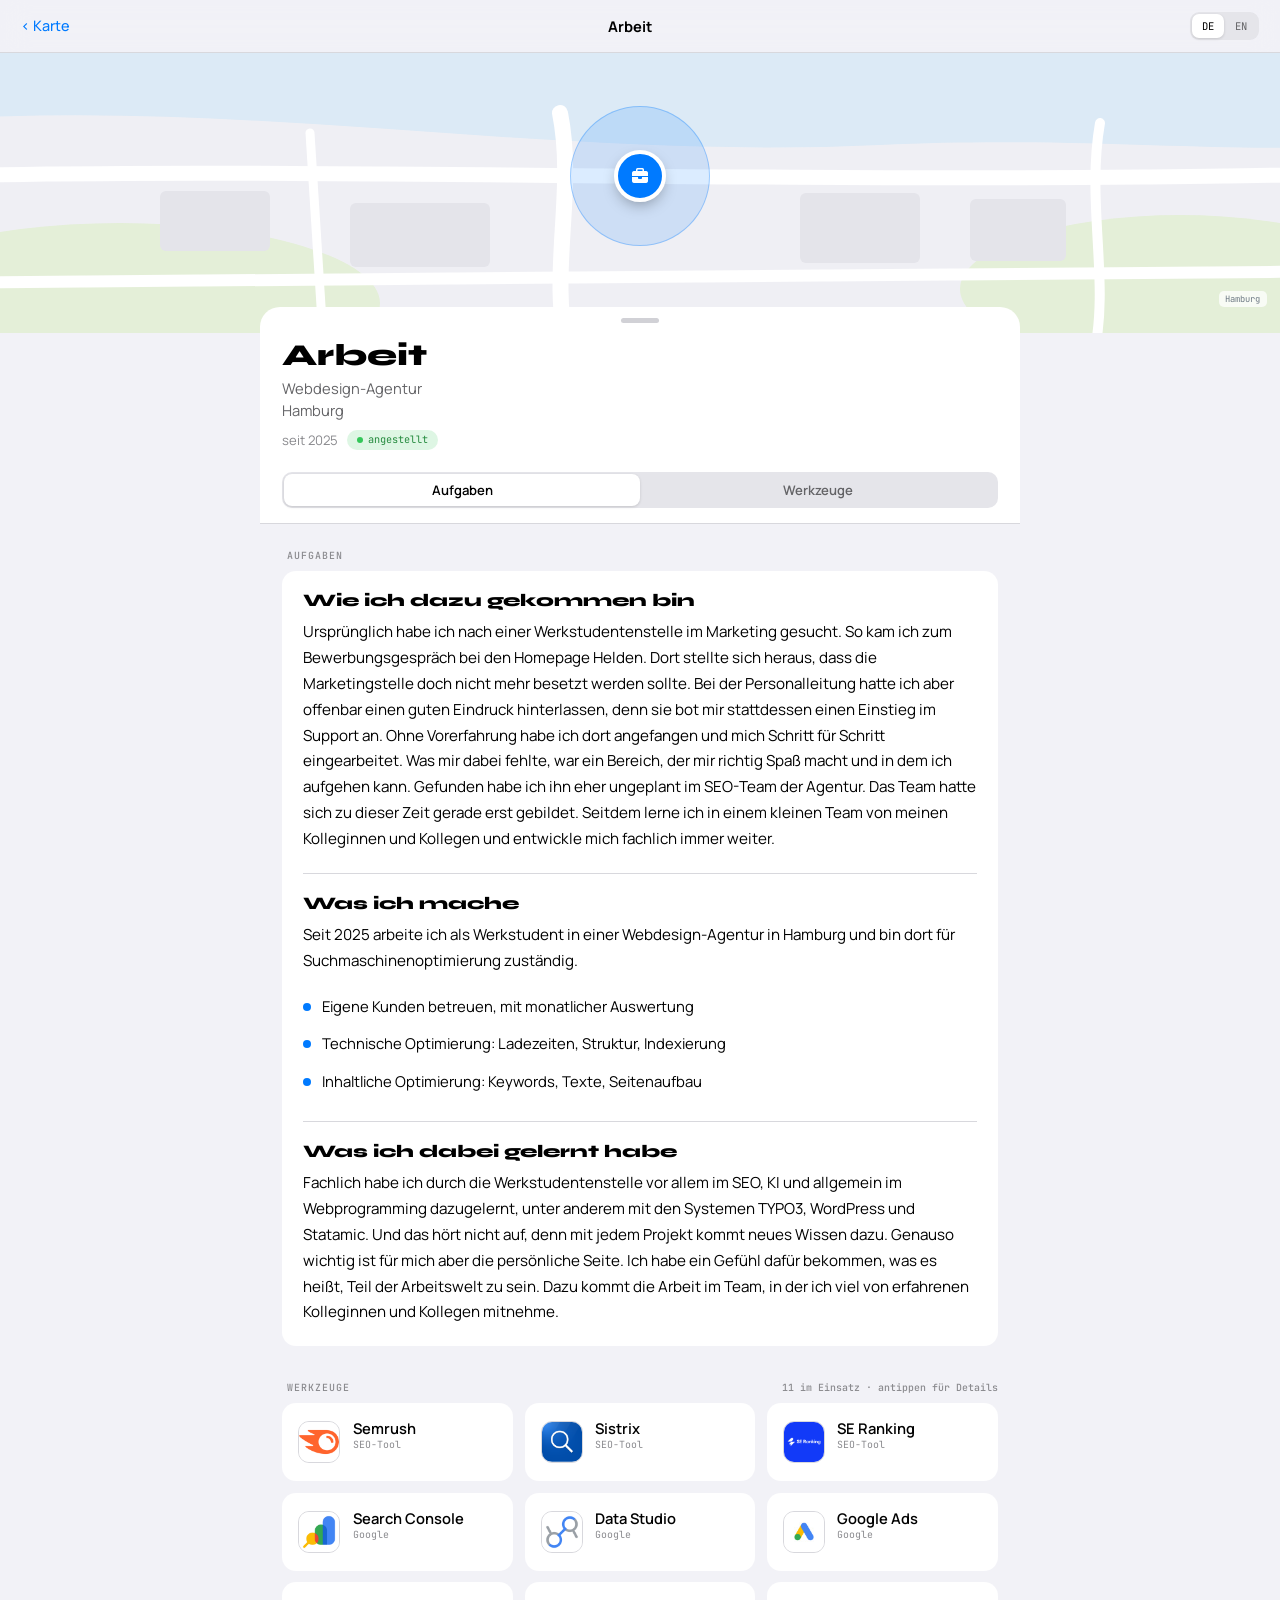
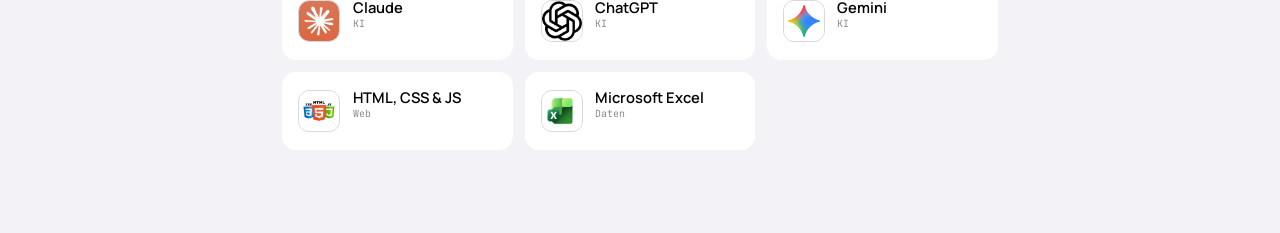
==== working-student.html @ 977ba838 "Show the original tool logos instead of letter abbreviations - Added the logos as images in images/t" ====
<!DOCTYPE html>
<html lang="de">
<head>
    <meta charset="UTF-8">
    <meta name="viewport" content="width=device-width, initial-scale=1.0">
    <title data-text="work.pageTitle">Arbeit – Titus Richter</title>
    <meta name="description" content="Titus Richter als Werkstudent für SEO in einer Webdesign-Agentur in Hamburg.">

    <link rel="stylesheet" href="https://fonts.googleapis.com/css2?family=Syne:wght@800&family=Manrope:wght@400;500;600;700&family=JetBrains+Mono:wght@400;500;700&display=swap">
    <link rel="stylesheet" href="https://cdnjs.cloudflare.com/ajax/libs/font-awesome/6.5.0/css/all.min.css">
    <link rel="stylesheet" href="styles.css">
</head>
<body>

    <header class="navbar">
        <a class="back-link" href="index.html" data-text="nav.backToMap">‹ Karte</a>
        <span class="navbar-title" data-text="work.title">Arbeit</span>
        <div class="segment">
            <button class="lang-button active" type="button" data-lang="de">DE</button>
            <button class="lang-button" type="button" data-lang="en">EN</button>
        </div>
    </header>

    <div class="map-strip">
        <!-- drawn map also here again -->
        <svg viewBox="0 0 1440 280" preserveAspectRatio="xMidYMid slice">
            <rect width="1440" height="280" fill="#efeff4"/>
            <path d="M-20,70 C300,40 620,108 960,92 C1180,82 1320,104 1460,90 L1460,-20 L-20,-20 Z" fill="#dceaf6"/>
            <ellipse cx="200" cy="250" rx="260" ry="80" fill="#e4efd8"/>
            <ellipse cx="1260" cy="236" rx="220" ry="74" fill="#e4efd8"/>
            <g fill="#e4e4ea">
                <rect x="430" y="150" width="140" height="64" rx="6"/>
                <rect x="880" y="140" width="120" height="70" rx="6"/>
                <rect x="1050" y="146" width="96" height="62" rx="6"/>
                <rect x="240" y="138" width="110" height="60" rx="6"/>
            </g>
            <g stroke="#ffffff" fill="none" stroke-linecap="round">
                <path d="M-20,124 C400,112 900,134 1460,120" stroke-width="15"/>
                <path d="M-20,230 L1460,218" stroke-width="12"/>
                <path d="M640,60 C656,140 628,220 648,300" stroke-width="16"/>
                <path d="M1180,70 C1166,150 1190,230 1174,300" stroke-width="10"/>
                <path d="M390,80 L404,300" stroke-width="9"/>
            </g>
            <text x="40" y="44" font-family="Manrope" font-size="12" fill="#5b87ad">Elbe</text>
        </svg>
        <span class="map-source" data-text="work.mapSource">Hamburg</span>
        <div class="location">
            <span class="location-area"></span>
            <span class="location-pulse"></span>
            <span class="location-pulse delayed"></span>
            <span class="location-dot"><i class="fa-solid fa-briefcase"></i></span>
        </div>
    </div>

    <div class="sheet">
        <div class="grip"></div>
        <h1 data-text="work.title">Arbeit</h1>
        <p class="address" data-text="work.address">Webdesign-Agentur<br>Hamburg</p>
        <div class="meta">
            <span data-text="work.since">seit 2025</span>
            <span class="pill" data-text="work.status">angestellt</span>
        </div>
    </div>

    <!-- Anchor links -->
    <div class="tabs">
        <nav>
            <a class="tab active" href="#aufgaben" data-text="work.tasks">Aufgaben</a>
            <a class="tab" href="#werkzeuge" data-text="work.tools">Werkzeuge</a>
        </nav>
    </div>

    <main class="content">

        <!-- ===================== Tasks ===================== -->
        <section id="aufgaben">
            <h2 class="group-title"><span data-text="work.tasks">Aufgaben</span></h2>

            <div class="card text-card">
                <div class="text-block">
                    <h2 data-text="work.howTitle">Wie ich dazu gekommen bin</h2>
                    <p data-text="work.howText">Ursprünglich habe ich nach einer Werkstudentenstelle im Marketing gesucht. So kam ich zum Bewerbungsgespräch bei den Homepage Helden. Dort stellte sich heraus, dass die Marketingstelle doch nicht mehr besetzt werden sollte. Bei der Personalleitung hatte ich aber offenbar einen guten Eindruck hinterlassen, denn sie bot mir stattdessen einen Einstieg im Support an. Ohne Vorerfahrung habe ich dort angefangen und mich Schritt für Schritt eingearbeitet. Was mir dabei fehlte, war ein Bereich, der mir richtig Spaß macht und in dem ich aufgehen kann. Gefunden habe ich ihn eher ungeplant im SEO-Team der Agentur. Das Team hatte sich zu dieser Zeit gerade erst gebildet. Seitdem lerne ich in einem kleinen Team von meinen Kolleginnen und Kollegen und entwickle mich fachlich immer weiter.</p>
                </div>

                <div class="text-block">
                    <h2 data-text="work.whatTitle">Was ich mache</h2>
                    <!-- &shy; = soft hyphen: the long word may be hyphenated here if there isn't enough space -->
                    <p data-text="work.whatText">Seit 2025 arbeite ich als Werkstudent in einer Webdesign-Agentur in Hamburg und bin dort für Suchmaschinen&shy;optimierung zuständig.</p>
                    <ul class="task-list">
                        <li data-text="work.task1">Eigene Kunden betreuen, mit monatlicher Auswertung</li>
                        <li data-text="work.task2">Technische Optimierung: Ladezeiten, Struktur, Indexierung</li>
                        <li data-text="work.task3">Inhaltliche Optimierung: Keywords, Texte, Seitenaufbau</li>
                    </ul>
                </div>

                <div class="text-block">
                    <h2 data-text="work.learnedTitle">Was ich dabei gelernt habe</h2>
                    <p data-text="work.learnedText">Fachlich habe ich durch die Werkstudentenstelle vor allem im SEO, KI und allgemein im Webprogramming dazugelernt, unter anderem mit den Systemen TYPO3, WordPress und Statamic. Und das hört nicht auf, denn mit jedem Projekt kommt neues Wissen dazu. Genauso wichtig ist für mich aber die persönliche Seite. Ich habe ein Gefühl dafür bekommen, was es heißt, Teil der Arbeitswelt zu sein. Dazu kommt die Arbeit im Team, in der ich viel von erfahrenen Kolleginnen und Kollegen mitnehme.</p>
                </div>
            </div>
        </section>


        <!-- ===================== Tools ===================== -->
        <section id="werkzeuge">
            <h2 class="group-title">
                <span data-text="work.tools">Werkzeuge</span>
                <span data-text="work.toolsHint">11 im Einsatz · antippen für Details</span>
            </h2>

            <!-- Clicking a tool copies its name, category and hidden text into the popup -->
            <div class="tool-grid" id="tool-grid">

                <button class="tool" type="button">
                    <span class="glyph logo"><img src="images/tools/semrush.png" alt="Semrush"></span>
                    <span class="tool-body">
                        <span class="tool-name">Semrush</span>
                        <span class="tool-category" data-text="tools.seo">SEO-Tool</span>
                        <span class="tool-hint" data-text="tools.hint">Mehr erfahren ›</span>
                    </span>
                    <span class="tool-text" data-text="tools.semrush">Eines von zwei Tools für das Abfagen von SEO relevanten Daten wie Suchvolumen und Rankings. | Drittanbieter</span>
                </button>

                <!-- same structure -->
                <button class="tool" type="button">
                    <span class="glyph logo"><img src="images/tools/sistrix.png" alt="Sistrix"></span>
                    <span class="tool-body">
                        <span class="tool-name">Sistrix</span>
                        <span class="tool-category" data-text="tools.seo">SEO-Tool</span>
                        <span class="tool-hint" data-text="tools.hint">Mehr erfahren ›</span>
                    </span>
                    <span class="tool-text" data-text="tools.sistrix">Übersicht der wichtigsten SEO-Metriken für eine ausgewählte Website. | Drittanbieter</span>
                </button>

                <button class="tool" type="button">
                    <span class="glyph logo"><img src="images/tools/se-ranking.png" alt="SE Ranking"></span>
                    <span class="tool-body">
                        <span class="tool-name">SE Ranking</span>
                        <span class="tool-category" data-text="tools.seo">SEO-Tool</span>
                        <span class="tool-hint" data-text="tools.hint">Mehr erfahren ›</span>
                    </span>
                    <span class="tool-text" data-text="tools.seranking">Das zweite Tool für das Abfagen von SEO relevanten Daten wie Suchvolumen und Rankings. | Drittanbieter</span>
                </button>

                <!-- The “Google” category is once again without “data-text” because it is the same in both languages -->
                <button class="tool" type="button">
                    <span class="glyph logo"><img src="images/tools/search-console.png" alt="Google Search Console"></span>
                    <span class="tool-body">
                        <span class="tool-name">Search Console</span>
                        <span class="tool-category">Google</span>
                        <span class="tool-hint" data-text="tools.hint">Mehr erfahren ›</span>
                    </span>
                    <span class="tool-text" data-text="tools.searchconsole">Übersicht der wichtigsten SEO-Metriken für eine ausgewählte Website. | Direkt von Google selbst</span>
                </button>

                <button class="tool" type="button">
                    <span class="glyph logo"><img src="images/tools/data-studio.png" alt="Google Data Studio"></span>
                    <span class="tool-body">
                        <span class="tool-name">Data Studio</span>
                        <span class="tool-category">Google</span>
                        <span class="tool-hint" data-text="tools.hint">Mehr erfahren ›</span>
                    </span>
                    <span class="tool-text" data-text="tools.datastudio">Zum Erstellen von Monatsübersichten (To Do's oder Keyword Ranking Verläufe über API Schnittstelle, etc.)</span>
                </button>

                <button class="tool" type="button">
                    <span class="glyph logo"><img src="images/tools/google-ads.jpg" alt="Google Ads"></span>
                    <span class="tool-body">
                        <span class="tool-name">Google Ads</span>
                        <span class="tool-category">Google</span>
                        <span class="tool-hint" data-text="tools.hint">Mehr erfahren ›</span>
                    </span>
                    <span class="tool-text" data-text="tools.googleads">Vorerfahrung geringer als bei den anderen Tools. Lediglich im privaten an der Website vom Unternehmen meines Vaters getestet.</span>
                </button>

                <button class="tool" type="button">
                    <span class="glyph logo"><img src="images/tools/claude.png" alt="Claude"></span>
                    <span class="tool-body">
                        <span class="tool-name">Claude</span>
                        <span class="tool-category" data-text="tools.ai">KI</span>
                        <span class="tool-hint" data-text="tools.hint">Mehr erfahren ›</span>
                    </span>
                    <span class="tool-text" data-text="tools.claude">Claude ist die KI, die ich primär sowohl für den privaten- als auch für den Uni- und Arbeitskontext nutze und das schon seit einiger Zeit.</span>
                </button>

                <button class="tool" type="button">
                    <span class="glyph logo"><img src="images/tools/chatgpt.png" alt="ChatGPT"></span>
                    <span class="tool-body">
                        <span class="tool-name">ChatGPT</span>
                        <span class="tool-category" data-text="tools.ai">KI</span>
                        <span class="tool-hint" data-text="tools.hint">Mehr erfahren ›</span>
                    </span>
                    <span class="tool-text" data-text="tools.chatgpt">ChatGPT habe ich anfangs natürlich genutzt. Mittlerweile ist das durch Claude zurückgegangen. Wenn überhaupt für Bilder-Generierung.</span>
                </button>

                <button class="tool" type="button">
                    <span class="glyph logo"><img src="images/tools/gemini.webp" alt="Gemini"></span>
                    <span class="tool-body">
                        <span class="tool-name">Gemini</span>
                        <span class="tool-category" data-text="tools.ai">KI</span>
                        <span class="tool-hint" data-text="tools.hint">Mehr erfahren ›</span>
                    </span>
                    <span class="tool-text" data-text="tools.gemini">Auch Gemini nutze ich wenn überhaupt für Bilder-Generierung. Was jedoch vor allem für den Uni-Kontext noch durchaus positiv heraussticht ist NotebookLM.</span>
                </button>

                <button class="tool" type="button">
                    <span class="glyph logo"><img src="images/tools/html-css-js.png" alt="HTML, CSS and JavaScript"></span>
                    <span class="tool-body">
                        <span class="tool-name">HTML, CSS &amp; JS</span>
                        <span class="tool-category">Web</span>
                        <span class="tool-hint" data-text="tools.hint">Mehr erfahren ›</span>
                    </span>
                    <span class="tool-text" data-text="tools.web">Mit HTML, CSS &amp; JS bin ich ja im Grunde immer auf der Arbeit konfrontiert. Für mich als SEO reicht aber auch ein Grundverständnis bzw. vor allem das HTML Verständnis. Für CSS und andere Umsetzungen gibt es entsprechende zuständige Entwickler.]</span>
                </button>

                <button class="tool" type="button">
                    <span class="glyph logo"><img src="images/tools/excel.webp" alt="Microsoft Excel"></span>
                    <span class="tool-body">
                        <span class="tool-name">Microsoft Excel</span>
                        <span class="tool-category" data-text="tools.data">Daten</span>
                        <span class="tool-hint" data-text="tools.hint">Mehr erfahren ›</span>
                    </span>
                    <span class="tool-text" data-text="tools.excel">Auch Excel nutze ich im Arbeitskontext sehr viel. Hier bleibt es aber häufig bei den standard Anwendungsfällen.</span>
                </button>

            </div>
        </section>

    </main>


    <!-- there is one popup for all tools and the script.js fills it before opening -->
    <div class="display_text hideP" id="tool-popup">
        <div class="modal-box">
            <div class="grip"></div>
            <div class="modal-top">
                <span class="glyph large" id="tool-popup-glyph"></span>
                <div>
                    <h3 id="tool-popup-name"></h3>
                    <span class="tool-category" id="tool-popup-category"></span>
                </div>
                <button class="close-button" type="button" data-close aria-label="Schließen"><i class="fa-solid fa-xmark"></i></button>
            </div>
            <p id="tool-popup-text"></p>
        </div>
    </div>

    <script src="script.js"></script>
</body>
</html>
---- styles.css ----
/* =========================================================
   My design is inspired by Apple's "Find My" app.
   ========================================================= */


/* ---------- Variables ---------- */

/* :root as the highest element of the page (html).
   colors and fonts are defined once and then used later with var(--name) so that it keeps uniform on the whole page
   I asked Claude to take the colors straight from Apple (iOS). */
:root {
    --background: #f2f2f7;      /* light gray page background */
    --surface: #ffffff;         /* the white surfaces as the pop ups */
    --fill: #e5e5ea;            /* gray areas */
    --line: #d8d8dd;            /* for a dividing line */

    --text: #000000;            /* the normal text */
    --text-muted: #8a8a8e;      /* light gray text (for additional information) */
    --text-secondary: #636366;  /* other gray Text for addresses and locations for example*/

    --blue: #007aff;            /* iOS-blue: for the Links, and those active pulsing animations */
    --green: #34c759;           /* iOS-green: green text also needed for the status on the pop up and the pulse */
    --green-text: #248a3d;      /* green text also needed for the status on the pop up */
    --orange: #ff9500;
    --purple: #af52de;
    --gray: #8e8e93;            /* color for the previous positions listed on the resume */
    --dark: #1c1c1e;            /* a different black tone for the GitHub icon for example*/

    /* Fonts from Google Fonts */
    --font-display: "Syne", sans-serif;           /* big heading */
    --font-body: "Manrope", sans-serif;           /* body text */
    --font-mono: "JetBrains Mono", monospace;     /* small technical labels */
}


/* ---------- Base ---------- */

/* box-sizing: border-box = padding and border are included in the width calculation. Otherwise, an element with width: 100% plus padding will be wider than the available space. */
* {
    box-sizing: border-box;
}

/* Default settings for the entire page */
body {
    margin: 0;                              /* To remove the browser's default margin */
    font-family: var(--font-body);          /* Used variable from above */
    background-color: var(--background);
    color: var(--text);
}

/* Links use the text color of the parent element instead of the standard blue */
a {
    color: inherit;
}

/* hideP for the pop ups and as learned in our sessions. !important here necessary otherwise it would be overwritten */
.hideP {
    display: none !important;
}

/* Helper classes for icon background colors. */
.bg-blue      { background-color: var(--blue); }
.bg-green     { background-color: var(--green); }
.bg-orange    { background-color: var(--orange); }
.bg-purple    { background-color: var(--purple); }
.bg-gray      { background-color: var(--gray); }
.bg-dark      { background-color: var(--dark); }
.bg-linkedin  { background-color: #0a66c2; }   /* The official LinkedIn-blue */
.bg-instagram { background-color: #e1306c; }   /* The Instagram-pink */


/* =========================================================
   Shared components
   ========================================================= */

/* ---------- Language switch (segmented control) ---------- */

/* I wanted the DE/EN switch to look like an iOS segment switch, and Claude helped me with it  */
.segment {
    display: inline-flex;                   /* the box being no wider than its contents */
    background-color: var(--fill);
    border-radius: 9px;                     /* the rounded corners as learned */
    padding: 2px;
}

.lang-button {
    border: none;                           /* Remove the default frame from <button> */
    background: none;                       /* Remove “Standard Gray” from <button> */
    font-family: var(--font-mono);
    font-size: 0.66rem;                     /* rem = relative to the base font size (16px) */
    padding: 0.3rem 0.65rem;                /* top/bottom 0.3rem, left/right 0.65rem */
    border-radius: 7px;
    color: var(--text-secondary);
    cursor: pointer;                        /* Hand cursor effect when hovering over an element */
}

.lang-button.active {
    background-color: var(--surface);
    color: var(--text);
    box-shadow: 0 1px 3px rgba(0, 0, 0, 0.14);  
}


/* ---------- Status pill ---------- */

/* Styling of the green “pill” as in “reachable” or “employed” */
.pill {
    display: inline-flex;
    align-items: center;                  
    gap: 0.35rem;                    
    background-color: rgba(52, 199, 89, 0.16);   /* the green from --green, but with only 16% (0.16) opacity */
    color: var(--green-text);
    border-radius: 999px;                
    padding: 0.2rem 0.6rem;
    font-family: var(--font-mono);
    font-size: 0.64rem;
}

/* The green dot on the left in the pill */
.pill::before {
    content: "";
    width: 6px;
    height: 6px;
    border-radius: 50%;                     /* 50% = circle as learned in the sessions */
    background-color: var(--green);
}


/* ---------- Grip (the small bar on top of a sheet) ---------- */

/* The small gray bar at the top of the white pages, just like in iOS. Purely visual as already mentioned in the index file */
.grip {
    width: 38px;
    height: 5px;
    border-radius: 99px;
    background-color: #d1d1d6;
    margin: 0 auto 0.9rem;            
}


/* ---------- Round icons ---------- */

/* the round colored circles containing a Font Awesome icon. The color is applied from above via the bg classes */
.icon {
    flex: none;                             /* no shrinking in a flex row */
    width: 30px;
    height: 30px;
    border-radius: 50%;
    display: grid;                         
    place-items: center;                  
    color: #ffffff;                       
    font-size: 0.85rem;                   
}


/* ---------- Texts in tiles ---------- */

.tile-title {
    font-weight: 600;                      
    font-size: 0.9rem;
    line-height: 1.25;                     
}

.tile-text {
    color: var(--text-muted);
    font-size: 0.76rem;
}

.tile-body {
    flex: 1;                                /* takes up all the available space in the line */
    display: flex;
    flex-direction: column;                 /* for title and text being one below the other */
}


/* ---------- Location dot with pulsing ring ---------- */

/* I really wanted to include the “location marker” as a detail, just like in the “Find My app”: a blue (or green) circle with a light-colored area and two rings that spread out. So I asked Claude how to implement this one as well */
.location {
    position: absolute;             
    left: 50%;                             
    top: 44%;
    transform: translate(-50%, -50%);       
}

/* the light-colored area around the dot */
.location-area {
    position: absolute;
    left: 50%;
    top: 50%;
    width: 140px;
    height: 140px;
    margin: -70px 0 0 -70px;                /* half the width/height negative equals to centered (and seems to be a different method than translate) */
    border-radius: 50%;
    background-color: rgba(0, 122, 255, 0.14);
    border: 1px solid rgba(0, 122, 255, 0.3);
}

/* the ring that spreads out and fades */
.location-pulse {
    position: absolute;
    left: 50%;
    top: 50%;
    width: 52px;
    height: 52px;
    margin: -26px 0 0 -26px;
    border-radius: 50%;
    background-color: var(--blue);
    opacity: 0;                             /* it is invisible until the animation starts */
    animation: pulse 3.2s ease-out infinite;   /* Settings: Name, Duration, Progress, Endless */
}

/* The second ring with the same animation, starts 1.6s later */
.location-pulse.delayed {
    animation: pulse 3.2s ease-out 1.6s infinite;
}

/* the dot with the icon */
.location-dot {
    position: relative;                     /* is thus above the field and the rings */
    width: 52px;
    height: 52px;
    border-radius: 50%;
    border: 4px solid #ffffff;
    background-color: var(--blue);
    color: #ffffff;
    display: grid;
    place-items: center;
    box-shadow: 0 6px 16px -5px rgba(0, 0, 0, 0.4);
}

/* Green variant: If .green is applied to the parent element, the field and rings turn green. */
.green .location-area {
    background-color: rgba(52, 199, 89, 0.16);
    border-color: rgba(52, 199, 89, 0.32);
}

.green .location-pulse {
    background-color: var(--green);
}

/* The animation sequence */
@keyframes pulse {
    0%   { transform: scale(0.5); opacity: 0.38; }
    80%  { opacity: 0; }
    100% { transform: scale(3.1); opacity: 0; }
}


/* ---------- Profile photo ---------- */

.photo {
    position: relative;
    display: block;
    width: 60px;
    height: 60px;
    border-radius: 50%;
    border: 4px solid #ffffff;
    overflow: hidden;                       /* crops the image to a round shape */
    box-shadow: 0 6px 18px -5px rgba(0, 0, 0, 0.4), 0 0 0 3px var(--blue); 
    transition: transform 0.26s;            /* enlarge effect on hover */
}

.photo img {
    display: block;
    width: 100%;
    height: 100%;
    object-fit: cover;
}


/* =========================================================
   Sub pages
   ========================================================= */

/* ---------- Navigation bar ---------- */

.navbar {
    position: sticky;                  
    top: 0;
    z-index: 20;                            
    display: flex;
    align-items: center;
    gap: 0.7rem;
    padding: 0.75rem 1.3rem;
    background-color: rgba(242, 242, 247, 0.86);  
    backdrop-filter: blur(14px);           
    border-bottom: 1px solid var(--line);
}

/* "‹ Map" top left */
.back-link {
    color: var(--blue);
    text-decoration: none;                  /* Remove the underscore */
    font-size: 0.9rem;
    font-weight: 500;
}

/* the button that looks like a link ("‹ Map") shown in the pop ups */
.text-button {
    background: none;
    border: none;
    padding: 0;
    font-family: inherit;                   /* buttons usually have their own font */
    font-size: 0.88rem;
    font-weight: 500;
    color: var(--blue);
    cursor: pointer;
}

/* the title in the center of the bar */
.navbar-title {
    margin: 0 auto;                         
    font-weight: 700;
    font-size: 0.92rem;
}


/* ---------- Map strip on top ---------- */

.map-strip {
    position: relative;                     
    height: 280px;
    overflow: hidden;                       
}

.map-strip svg {
    position: absolute;
    top: 0;
    left: 0;
    width: 100%;
    height: 100%;
}

/* The small sign reading “Hamburg” / “Lüneburg” in the lower right corner */
.map-source {
    position: absolute;
    right: 0.8rem;
    bottom: 1.6rem;
    padding: 0.12rem 0.42rem;
    border-radius: 5px;
    background-color: rgba(255, 255, 255, 0.75);
    font-family: var(--font-mono);
    font-size: 0.55rem;
    color: #6f7b85;
}


/* ---------- Sheet with name and address ---------- */

/* The white sheet placed over the map (like the detail sheet in “Wo-Ist app”) */
.sheet {
    position: relative;
    z-index: 2;                             /* is located above the map*/
    max-width: 760px;                    
    margin: -26px auto 0;                 
    padding: 0.7rem 1.4rem 1.2rem;
    border-radius: 20px 20px 0 0;           /* only the top corners are rounded */
    background-color: var(--surface);
}

.sheet h1 {
    margin: 0 0 0.25rem;
    font-family: var(--font-display);
    font-weight: 800;
    font-size: 1.9rem;
}

/* the address under the title */
.address {
    margin: 0;
    color: var(--text-secondary);
    font-size: 0.92rem;
    line-height: 1.5;
}

/* The line with “since 2025” and the pill */
.meta {
    display: flex;
    flex-wrap: wrap;                    
    align-items: center;
    gap: 0.55rem;
    margin-top: 0.55rem;
    font-size: 0.82rem;
    color: var(--text-muted);
}

@media (max-width: 600px) {
    .sheet h1 {
        font-size: 1.6rem;
    }
}


/* ---------- Tabs ---------- */

/* jumps to the sections via anchors, as already noted in the index file */
.tabs {
    position: sticky;                  
    top: 53px;                              
    z-index: 15;
    max-width: 760px;
    margin: 0 auto;
    padding: 0.2rem 1.4rem 0.9rem;
    background-color: var(--surface);
    border-bottom: 1px solid var(--line);
}

.tabs nav {
    display: flex;
    padding: 2px;
    border-radius: 10px;
    background-color: var(--fill);
}

.tab {
    flex: 1;                                /* all tabs are the same width */
    padding: 0.45rem 0;
    border-radius: 8px;
    text-align: center;
    text-decoration: none;
    font-size: 0.82rem;
    font-weight: 600;
    color: var(--text-secondary);
}

.tab.active {
    background-color: var(--surface);
    color: var(--text);
    box-shadow: 0 1px 3px rgba(0, 0, 0, 0.14);
}


/* ---------- Content ---------- */

/* the middle column with the content */
.content {
    max-width: 760px;
    margin: 0 auto;
    padding: 1.6rem 1.4rem 3rem;
}

section {
    margin-bottom: 2.2rem;
    scroll-margin-top: 120px;             
}

.group-title {
    display: flex;
    justify-content: space-between;         
    margin: 0 0 0.55rem 0.3rem;
    font-family: var(--font-mono);
    font-weight: 500;
    font-size: 0.62rem;
    letter-spacing: 0.1em;                  
    text-transform: uppercase;              
    color: var(--text-muted);
}

.group-title span + span {
    text-transform: none;
    letter-spacing: 0;
}

.card {
    border-radius: 14px;
    background-color: var(--surface);
}


/* ---------- Text card ---------- */

.text-card {
    padding: 1.2rem 1.3rem 1.3rem;
}

.text-card h2,
.text-card h3 {
    margin: 0 0 0.5rem;
    font-family: var(--font-display);
    font-weight: 800;
}

.text-card h2 {
    font-size: 1.1rem;
}

.text-card h3 {
    font-size: 1rem;
}

.text-card p {
    margin: 0 0 0.9rem;
    font-size: 0.95rem;
    line-height: 1.7;
}

.text-card p:last-child {
    margin-bottom: 0;
}

.text-block + .text-block {
    margin-top: 1.3rem;
    padding-top: 1.2rem;
    border-top: 1px solid var(--line);
}


/* =========================================================
   About me
   ========================================================= */

/* ---------- Current status as a message ---------- */

.message {
    padding: 1rem 1.2rem 1.2rem;
}

.message-header {
    display: flex;
    align-items: center;
    gap: 0.65rem;
    margin-bottom: 0.8rem;
}

.message-avatar {
    flex: none;
    width: 34px;
    height: 34px;
    overflow: hidden;
    border-radius: 50%;
    box-shadow: 0 0 0 2px var(--blue);
}

.message-avatar img {
    display: block;
    width: 100%;
    height: 100%;
    object-fit: cover;
}

.message-name {
    font-weight: 700;
    font-size: 0.9rem;
}

.message-place {
    display: block;                         
    font-family: var(--font-mono);
    font-size: 0.6rem;
    color: var(--text-muted);
}

.message-date {
    margin-left: auto;                     
    font-family: var(--font-mono);
    font-size: 0.6rem;
    color: var(--text-muted);
}

.message p {
    margin: 0 0 0.85rem;
    font-size: 0.95rem;
    line-height: 1.7;
}

.message p:last-child {
    margin-bottom: 0;
}


/* ---------- CV timeline ---------- */

/* I wanted the resume to be laid out as a timeline: a dot on the left, text in the center, a date on the right, and a vertical line between them */
.timeline {
    padding: 0.4rem 1.1rem;
}

.station {
    position: relative;                    
    display: grid;                         
    grid-template-columns: 38px 1fr auto;   
    align-items: center;
    gap: 0.9rem;
    padding: 0.85rem 0;
}

.station::before {
    content: "";
    position: absolute;
    left: 18px;                            
    top: 0;
    bottom: 0;
    width: 2px;
    background-color: var(--fill);
}

.station:first-child::before {
    top: 50%;
}

.station:last-child::before {
    bottom: 50%;
}

.station-pin {
    position: relative;
    width: 38px;
    height: 38px;
}

.station-dot {
    position: relative;                     /* is above the pulse ring */
    width: 38px;
    height: 38px;
    border-radius: 50%;
    border: 3px solid #ffffff;
    display: grid;
    place-items: center;
    color: #ffffff;
    font-size: 0.78rem;
    box-shadow: 0 3px 10px -3px rgba(0, 0, 0, 0.3);
}

.station-pulse {
    position: absolute;
    left: 0;
    top: 0;
    width: 38px;
    height: 38px;
    border-radius: 50%;
    background-color: var(--green);
    opacity: 0;
    animation: pulse-small 3.2s ease-out infinite;
}

/* I didn't want the three stations to flash at the same time */
.station:nth-child(2) .station-pulse { animation: pulse-small 3.2s ease-out 1.05s infinite; }
.station:nth-child(3) .station-pulse { animation: pulse-small 3.2s ease-out 2.1s infinite; }

.station.current .station-dot {
    box-shadow: 0 0 0 5px rgba(52, 199, 89, 0.22), 0 3px 10px -3px rgba(0, 0, 0, 0.3);
}

@keyframes pulse-small {
    0%   { transform: scale(0.8); opacity: 0.45; }
    80%  { opacity: 0; }
    100% { transform: scale(2.1); opacity: 0; }
}

.station-title {
    display: block;
    font-weight: 600;
    font-size: 0.92rem;
}

.station-place {
    display: block;
    color: var(--text-secondary);
    font-size: 0.8rem;
}

.station-description {
    margin: 0.3rem 0 0;
    color: var(--text-muted);
    font-size: 0.8rem;
    line-height: 1.5;
}

.station-date {
    font-family: var(--font-mono);
    font-size: 0.64rem;
    color: var(--text-muted);
    white-space: nowrap;                    
}

/* the date for the current positions on my resume in green */
.station.current .station-date {
    color: var(--green-text);
}


/* ---------- Contact ---------- */

.contact-mail {
    display: flex;
    align-items: center;
    gap: 0.85rem;
    margin-bottom: 0.7rem;
    padding: 0.95rem 1rem;
    border-radius: 14px;
    background-color: var(--surface);
    text-decoration: none;
    transition: transform 0.2s;
}

.contact-grid {
    display: grid;
    grid-template-columns: 1fr 1fr 1fr;
    gap: 0.7rem;
}

.contact-tile {
    display: flex;
    flex-direction: column;
    gap: 0.55rem;
    padding: 0.95rem 1rem;
    border-radius: 14px;
    background-color: var(--surface);
    text-decoration: none;
    transition: transform 0.2s;
}

/* The tile rises 2px when you hover over it, just as we learned in the sessions and have applied ourselves. */
.contact-mail:hover,
.contact-tile:hover {
    transform: translateY(-2px);
}

/* refers to the right arrow in the email line */
.chevron {
    color: #c7c7cc;
}

@media (max-width: 600px) {
    .contact-grid {
        grid-template-columns: 1fr;
    }
}


/* =========================================================
   Popups (used on the working student page and the start page)
   ========================================================= */

.display_text {
    position: fixed;                        /* stays fixed in the window, even when scrolling */
    top: 0;                                 
    right: 0;
    bottom: 0;
    left: 0;
    z-index: 50;                            /* above all else */
    display: flex;
    align-items: center;                 
    justify-content: center;             
    padding: 1.4rem;
    background-color: rgba(0, 0, 0, 0.28);  
}

/* Animation so that the pop-up slides in from the bottom when opened */
@keyframes popup-in {
    from { transform: translateY(14px); opacity: 0; }
    to   { transform: translateY(0); opacity: 1; }
}

.close-button {
    flex: none;
    margin-left: auto;                     
    width: 29px;
    height: 29px;
    border: none;
    border-radius: 50%;
    background-color: var(--fill);
    color: var(--text-secondary);
    font-size: 0.85rem;
    cursor: pointer;
}

.close-button:hover {
    background-color: var(--line);
}


/* =========================================================
   Working student
   ========================================================= */

/* A list of tasks with blue dots that match the design, instead of the standard bullet points */
.task-list {
    list-style: none;                      
    margin: 0;
    padding: 0;
}

.task-list li {
    position: relative;                    
    padding: 0.45rem 0 0.45rem 1.2rem;     
    font-size: 0.93rem;
    line-height: 1.55;
}

.task-list li::before {
    content: "";
    position: absolute;
    left: 0;
    top: 0.95rem;
    width: 8px;
    height: 8px;
    border-radius: 50%;
    background-color: var(--blue);
}


/* ---------- Tool tiles ---------- */

.tool-grid {
    display: grid;
    grid-template-columns: repeat(auto-fill, minmax(210px, 1fr));
    gap: 0.7rem;
}

.tool {
    position: relative;
    z-index: 0;                            
    display: flex;
    align-items: center;
    gap: 0.8rem;
    width: 100%;
    padding: 0.95rem 1rem;
    border: none;
    background: none;
    font-family: inherit;
    color: inherit;
    text-align: left;                      
    cursor: pointer;
}

/* The white box is apparently a pseudo-element, so it can grow without making the text blurry */
.tool::before {
    content: "";
    position: absolute;
    top: 0;
    right: 0;
    bottom: 0;
    left: 0;
    z-index: -1;                           
    border-radius: 14px;
    border: 1px solid transparent;          
    background-color: var(--surface);
    transition: transform 0.2s, border-color 0.2s, box-shadow 0.2s;  
}

.tool:hover::before,
.tool:focus::before {
    transform: translateY(-3px) scale(1.04);
    border-color: var(--blue);
    box-shadow: 0 14px 26px -18px rgba(0, 122, 255, 0.7);
}

/* A colored square with an abbreviation (Se, GSC …) or an icon. You could also add the corresponding images here. I might get around to that in the future. */
.glyph {
    flex: none;
    width: 42px;
    height: 42px;
    border-radius: 11px;
    display: grid;
    place-items: center;
    color: #ffffff;
    font-family: var(--font-mono);
    font-weight: 700;
    font-size: 0.78rem;
    transition: opacity 0.2s;             
}

/* the tool tiles now show the original logos, so the square is white and the logo fills it */
.glyph.logo {
    background-color: #ffffff;
    border: 1px solid var(--line);
    overflow: hidden;
}

.glyph.logo img {
    width: 100%;
    height: 100%;
    object-fit: contain;
}

/* A bigger version in the pop up */
.glyph.large {
    width: 52px;
    height: 52px;
    border-radius: 13px;
    font-size: 0.9rem;
}

.tool-body {
    display: flex;
    flex-direction: column;
    transition: opacity 0.2s;
}

.tool-name {
    font-weight: 600;
    font-size: 0.92rem;
}

.tool-category {
    font-family: var(--font-mono);
    font-size: 0.62rem;
    color: var(--text-muted);
}

/* the “Learn More ›” effect only visible while hovering over it */
.tool-hint {
    font-size: 0.7rem;
    color: var(--blue);
    opacity: 0;
    transition: opacity 0.2s;
}

.tool:hover .tool-hint,
.tool:focus .tool-hint {
    opacity: 1;
}

/* I wanted the rest of the tiles to be dimmed while you're on a tile, so it's clearer which tile you're currently on... */
.tool-grid.dimmed .glyph,
.tool-grid.dimmed .tool-body {
    opacity: 0.4;
}

/* that's for the one being shown / hovered on */
.tool-grid.dimmed .tool:hover .glyph,
.tool-grid.dimmed .tool:hover .tool-body {
    opacity: 1;
}

/* Holds the description text, only shown inside the popup */
.tool-text {
    display: none;                          
}


/* ---------- Tool popup ---------- */

.modal-box {
    position: relative;
    width: 100%;
    max-width: 420px;
    padding: 0.7rem 1.3rem 1.4rem;
    border-radius: 20px;
    background-color: var(--surface);
    box-shadow: 0 30px 70px -30px rgba(0, 0, 0, 0.6);
    animation: popup-in 0.28s ease-out;     
}

.modal-top {
    display: flex;
    align-items: center;
    gap: 0.85rem;
    margin-bottom: 0.9rem;
}

.modal-box h3 {
    margin: 0;
    font-family: var(--font-display);
    font-weight: 800;
    font-size: 1.25rem;
}

.modal-box p {
    margin: 0;
    font-size: 0.93rem;
    line-height: 1.65;
}


/* =========================================================
   University
   ========================================================= */

/* the distance between the two program cards */
.study {
    margin-bottom: 0.9rem;
}

.study-header {
    display: flex;
    align-items: center;
    gap: 0.9rem;
    padding: 1.1rem 1.3rem;
}

.study-icon {
    flex: none;
    width: 48px;
    height: 48px;
    border-radius: 13px;
    display: grid;
    place-items: center;
    color: #ffffff;
    font-size: 1.05rem;
}

.study-header h2 {
    margin: 0;
    font-family: var(--font-display);
    font-weight: 800;
    font-size: 1.2rem;
    line-height: 1.2;
}

.study-type {
    display: block;
    margin-top: 0.2rem;
    color: var(--text-secondary);
    font-size: 0.82rem;
}

.study-date {
    display: flex;
    align-items: center;
    gap: 0.45rem;
    margin-left: auto;
    font-family: var(--font-mono);
    font-size: 0.66rem;
    color: var(--green-text);
    white-space: nowrap;
}

.live-dot {
    position: relative;
    width: 9px;
    height: 9px;
    border-radius: 50%;
    background-color: var(--green);
}

/* Just as the icons pulse in the CV, I wanted to represent that here using additional dots. */
.live-dot::after {
    content: "";
    position: absolute;
    top: 0;
    left: 0;
    width: 100%;
    height: 100%;
    border-radius: 50%;
    background-color: var(--green);
    animation: pulse-dot 2.4s ease-out infinite;
}

@keyframes pulse-dot {
    from { transform: scale(1); opacity: 0.5; }
    to   { transform: scale(3.2); opacity: 0; }
}

.facts {
    border-top: 1px solid var(--line);
}

.fact {
    display: flex;
    justify-content: space-between;
    gap: 1rem;
    padding: 0.62rem 1.3rem;
    border-bottom: 1px solid var(--line);
    font-size: 0.88rem;
}

.fact span:first-child {
    color: var(--text-secondary);
}

.fact span:last-child {
    text-align: right;
}

@media (max-width: 600px) {
    .study-header {
        flex-wrap: wrap;
    }

    .study-date {
        margin-left: 0;
    }
}


/* =========================================================
   Start page: the map
   ========================================================= */

/* One shouldn't be able to scroll on the home page, which is why it's set up that way */
.map-page {
    overflow: hidden;
}

.map {
    position: fixed;
    top: 0;
    right: 0;
    bottom: 0;
    left: 0;
}

/* One of Claude's SVG drawings as the background; it took a while at first to figure out what to do with Claude and come up with something good. */
.map-background {
    position: absolute;
    top: 0;
    left: 0;
    width: 100%;
    height: 100%;
}

/* "WHERE IS TITUS?" up left */
.map-question {
    position: absolute;
    left: 1.9rem;
    top: 1.6rem;
    z-index: 3;
    font-family: var(--font-mono);
    font-size: 0.68rem;
    letter-spacing: 0.12em;
    color: var(--text-secondary);
}

/* DE/EN up right */
.map-language {
    position: absolute;
    right: 1.9rem;
    top: 1.4rem;
    z-index: 3;
}

/* North arrow and scale at the bottom left and right: common rules ... */
.map-north,
.map-scale {
    position: absolute;
    bottom: 1.6rem;
    z-index: 3;
    font-family: var(--font-mono);
    font-size: 0.6rem;
    color: var(--text-muted);
}

/* what differs (positioning) */
.map-north {
    left: 1.9rem;
    text-align: center;
}

/* what differs (positioning) */
.map-scale {
    right: 1.9rem;
    text-align: right;
}

.map-scale::after {
    content: "";
    display: block;
    width: 70px;
    height: 5px;
    margin-top: 0.25rem;
    border: 1px solid var(--text-muted);
    border-top: none;
}


/* ---------- Places on the map ---------- */

.place {
    position: absolute;
    z-index: 4;
    transform: translate(-50%, -50%);       
    background: none;
    border: none;
    padding: 0;
    font-family: inherit;
    color: inherit;
    text-align: center;
    cursor: pointer;
}

/* location of the two towns on the map, expressed as a percentage */
#place-work {
    left: 24%;
    top: 30%;
}

#place-uni {
    left: 80%;
    top: 62%;
}

/* the round circles with icons */
.place-circle {
    display: grid;
    place-items: center;
    width: 44px;
    height: 44px;
    margin: 0 auto;
    border-radius: 50%;
    border: 3px solid #ffffff;
    background-color: var(--fill);
    font-size: 0.95rem;
    color: var(--text-secondary);
    box-shadow: 0 4px 12px -3px rgba(0, 0, 0, 0.32);
    transition: transform 0.26s, background-color 0.22s, color 0.22s;
}

/* "[CITY]" small on top of the name */
.place-city {
    display: block;                         
    margin-top: 0.5rem;
    font-family: var(--font-mono);
    font-size: 0.57rem;
    letter-spacing: 0.1em;
    color: var(--text-muted);
}

.place-name {
    display: block;
    font-family: var(--font-display);
    font-weight: 800;
    font-size: 0.95rem;
}

/* the hover effect, turning blue and getting bigger */
.place:hover .place-circle,
.place:focus .place-circle {
    transform: scale(1.13);
    background-color: var(--blue);
    color: #ffffff;
}


/* ---------- Me in the middle ---------- */

.me {
    position: absolute;
    left: 52%;
    top: 46%;
    z-index: 5;
    transform: translate(-50%, -50%);
}

/* a larger field and larger rings than in .location */
.me .location-area {
    width: 186px;
    height: 186px;
    margin: -93px 0 0 -93px;
}

.me .location-pulse {
    width: 64px;
    height: 64px;
    margin: -32px 0 0 -32px;
}

/* the picture as a button */
.me-button {
    position: relative;
    display: block;
    background: none;
    border: none;
    padding: 0;
    cursor: pointer;
}

/* the picture gets 8% (1.08) bigger while hovering */
.me-button:hover .photo {
    transform: scale(1.08);
}

/* Name tag below the photo and, at the same time, the <h1> of the home page */
.me-label {
    position: absolute;
    left: 50%;
    top: calc(100% + 13px);                 
    transform: translateX(-50%);           
    margin: 0;
    white-space: nowrap;
}

.me-label button {
    display: flex;
    align-items: center;
    gap: 0.5rem;
    background-color: var(--surface);
    border: none;
    border-radius: 999px;
    padding: 0.42rem 0.9rem;
    box-shadow: 0 6px 18px -12px rgba(0, 0, 0, 0.5);
    font-family: var(--font-mono);
    font-size: 0.66rem;
    font-weight: 400;                     
    color: var(--text);
    cursor: pointer;
}

/* the green dot in front of "Titus Richter · on the move" */
.me-label button::before {
    content: "";
    width: 7px;
    height: 7px;
    border-radius: 50%;
    background-color: var(--green);
}


/* ---------- Popup window with map ---------- */

.popup {
    width: 100%;
    max-width: 660px;
    overflow: hidden;                     
    border-radius: 18px;
    background-color: var(--background);
    box-shadow: 0 30px 70px -30px rgba(0, 0, 0, 0.6);
    animation: popup-in 0.28s ease-out;
}

.popup-header {
    display: flex;
    align-items: center;
    padding: 0.75rem 1.2rem;
    border-bottom: 1px solid var(--line);
}

.popup .map-strip {
    height: 210px;
}

.popup .location {
    top: 50%;
}

/* a smaller white sheet, as all those smaller than the ones used for the subpages */
.popup-sheet {
    position: relative;
    margin-top: -16px;
    padding: 0.65rem 1.3rem 1.4rem;
    border-radius: 18px 18px 0 0;
    background-color: var(--surface);
}

.popup-top {
    display: flex;
    align-items: flex-start;
    gap: 1rem;
}

.popup-top h2 {
    margin: 0 0 0.25rem;
    font-family: var(--font-display);
    font-weight: 800;
    font-size: 1.4rem;
}


/* ---------- Tiles in the popup ---------- */

.tiles {
    display: grid;
    grid-template-columns: 1fr 1fr;
    gap: 0.7rem;
    margin-top: 1.1rem;
}

.tile {
    display: flex;
    flex-direction: column;
    gap: 0.55rem;
    padding: 0.95rem 1rem;
    border-radius: 12px;
    background-color: var(--background);
    text-decoration: none;
    transition: background-color 0.2s, transform 0.2s;
}

.tile:hover {
    background-color: var(--fill);
    transform: translateY(-2px);
}

.tile.wide {
    flex-direction: row;
    align-items: center;
    gap: 0.85rem;
    margin-top: 0.7rem;
}


/* ---------- Switch ---------- */

/* the green iOS switch, as mentioned this is just decoration and has no function */
.switch {
    flex: none;
    position: relative;
    width: 46px;
    height: 28px;
    border-radius: 99px;
    background-color: var(--green);
}

/* the white button on the right side of the switch */
.switch::after {
    content: "";
    position: absolute;
    top: 2px;
    right: 2px;
    width: 24px;
    height: 24px;
    border-radius: 50%;
    background-color: #ffffff;
    box-shadow: 0 1px 3px rgba(0, 0, 0, 0.3);
}

/* Popups on small screens (phones); this problem showed up after testing it live on my iphone: the popup starts now at the top and can be scrolled,
   the map and the spacing get smaller and the tiles stay next to each other */
@media (max-width: 600px) {
    .display_text {
        align-items: flex-start;
        padding: 0.8rem;
        overflow-y: auto;
    }

    .popup .map-strip {
        height: 130px;
    }

    .popup-sheet {
        padding: 0.6rem 1rem 1rem;
    }

    .popup-top h2 {
        font-size: 1.2rem;
    }

    .tiles {
        gap: 0.5rem;
        margin-top: 0.8rem;
    }

    .tile {
        padding: 0.75rem;
        gap: 0.4rem;
    }

    .tile.wide {
        margin-top: 0.5rem;
    }
}
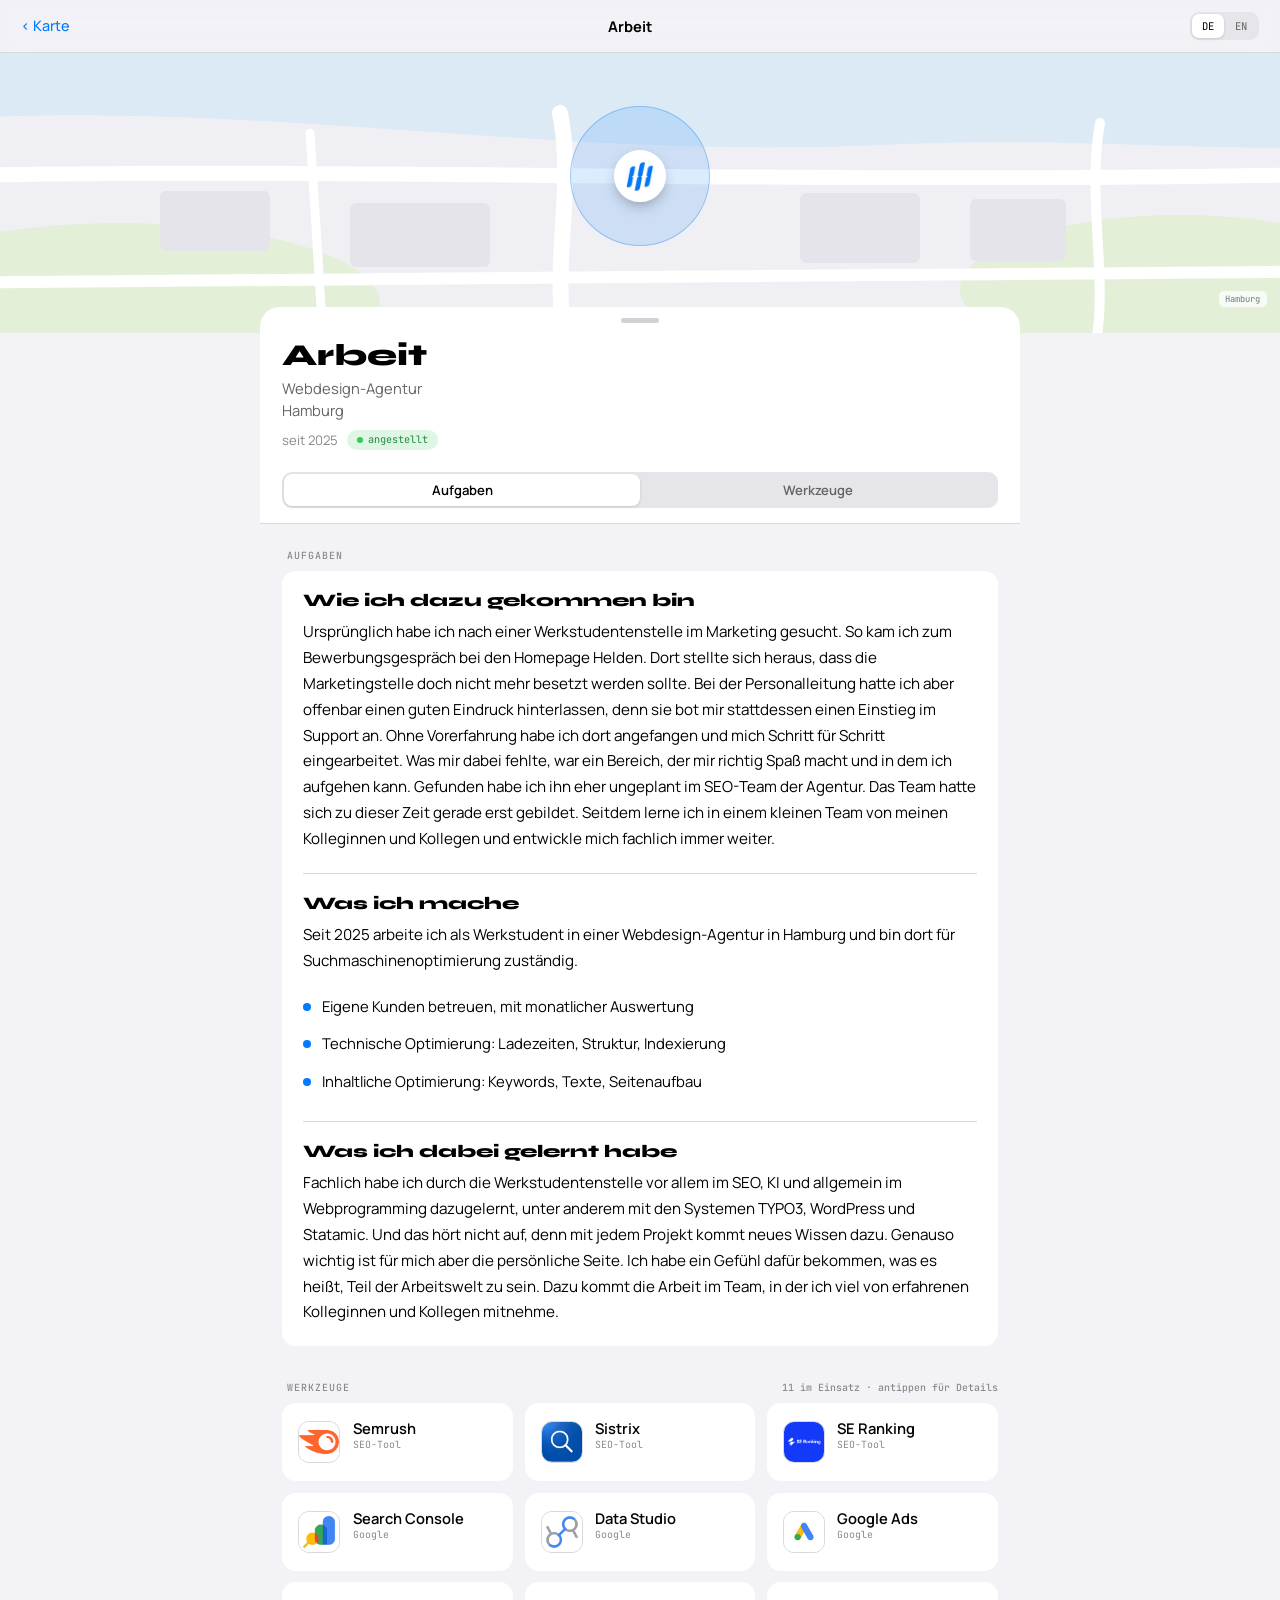
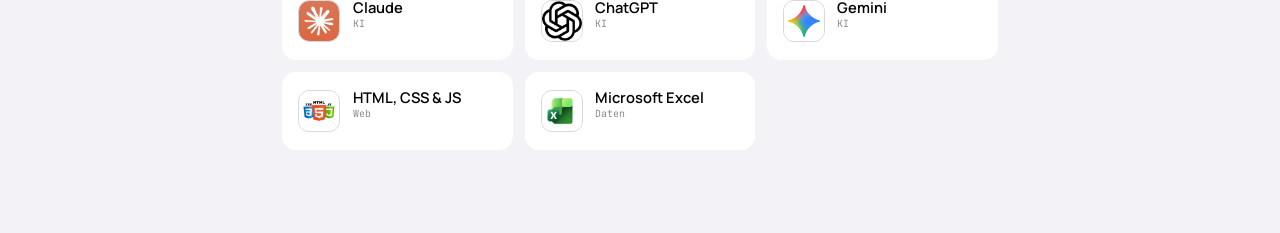
==== commit ceeb6a2f: "Show the logos in the location dots as well The dots in the popups and on the sub pages still had th" ====
--- a/working-student.html
+++ b/working-student.html
@@ -48,7 +48,7 @@
             <span class="location-area"></span>
             <span class="location-pulse"></span>
             <span class="location-pulse delayed"></span>
-            <span class="location-dot"><i class="fa-solid fa-briefcase"></i></span>
+            <span class="location-dot"><img src="images/places/homepage-helden.png" alt="Homepage Helden"></span>
         </div>
     </div>
 
--- a/styles.css
+++ b/styles.css
@@ -222,11 +222,18 @@
     height: 52px;
     border-radius: 50%;
     border: 4px solid #ffffff;
-    background-color: var(--blue);
-    color: #ffffff;
+    padding: 7px;
+    background-color: #ffffff;
     display: grid;
     place-items: center;
     box-shadow: 0 6px 16px -5px rgba(0, 0, 0, 0.4);
+}
+
+/* the logo sits in the middle of the dot, just like in the circles on the map */
+.location-dot img {
+    width: 100%;
+    height: 100%;
+    object-fit: contain;
 }
 
 /* Green variant: If .green is applied to the parent element, the field and rings turn green. */
@@ -1191,11 +1198,24 @@
     margin: 0 auto;
     border-radius: 50%;
     border: 3px solid #ffffff;
-    background-color: var(--fill);
-    font-size: 0.95rem;
-    color: var(--text-secondary);
+    padding: 6px;
+    background-color: #ffffff;
     box-shadow: 0 4px 12px -3px rgba(0, 0, 0, 0.32);
-    transition: transform 0.26s, background-color 0.22s, color 0.22s;
+    transition: transform 0.26s, box-shadow 0.22s;
+}
+
+/* the logo sits in the middle of the circle, the padding above keeps it off the edge */
+.place-circle img {
+    width: 100%;
+    height: 100%;
+    object-fit: contain;
+}
+
+/* on hover the circle grows and gets a thin blue ring around it */
+.place:hover .place-circle,
+.place:focus .place-circle {
+    transform: scale(1.13);
+    box-shadow: 0 0 0 2px var(--blue), 0 4px 12px -3px rgba(0, 0, 0, 0.32);
 }
 
 /* "[CITY]" small on top of the name */
@@ -1214,15 +1234,6 @@
     font-weight: 800;
     font-size: 0.95rem;
 }
-
-/* the hover effect, turning blue and getting bigger */
-.place:hover .place-circle,
-.place:focus .place-circle {
-    transform: scale(1.13);
-    background-color: var(--blue);
-    color: #ffffff;
-}
-
 
 /* ---------- Me in the middle ---------- */
 
